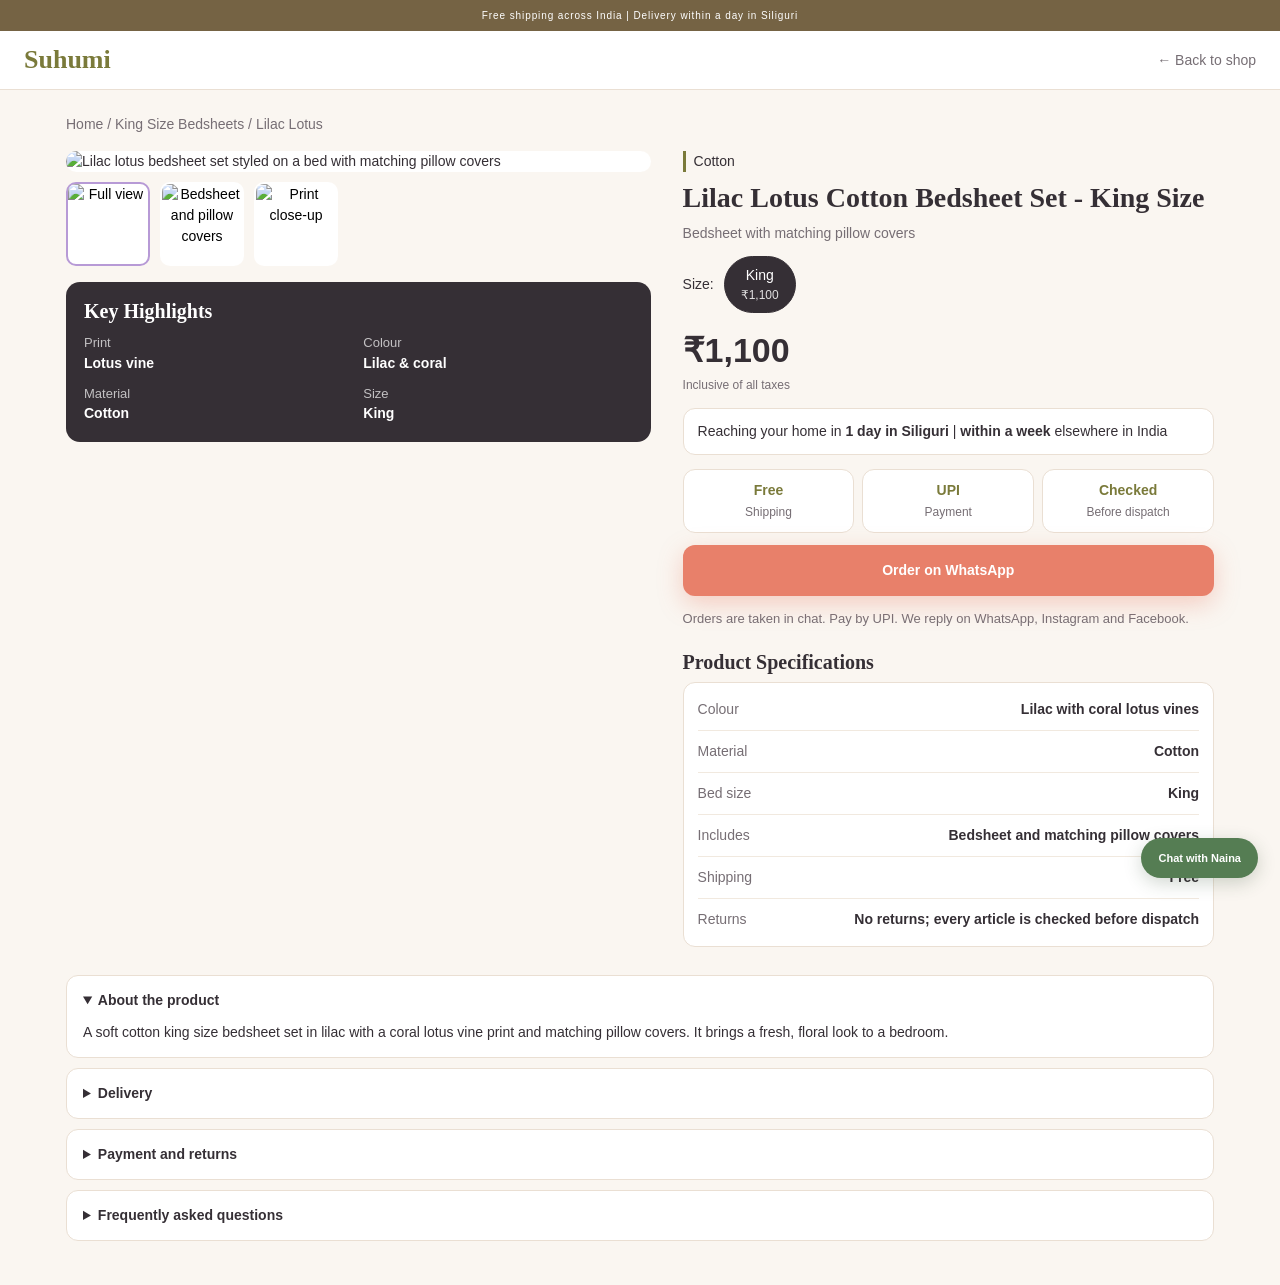
==== product.html @ 4b0c629a "Add Lilac Lotus product page" ====
<!doctype html>
<html lang="en"><head><meta charset="utf-8"><meta name="viewport" content="width=device-width,initial-scale=1">
<title>Lilac Lotus Cotton Bedsheet Set - King Size | Suhumi</title>
<meta name="description" content="Lilac Lotus cotton king size bedsheet set with matching pillow covers. Free shipping across India.">
<link rel="stylesheet" href="styles.css"><link rel="stylesheet" href="product.css"></head>
<body>
<div class="promo-strip"><p>Free shipping across India | Delivery within a day in Siliguri</p></div>
<header class="pp-head"><a class="pp-logo" href="index.html">Suhumi</a><a class="pp-back" href="index.html">&larr; Back to shop</a></header>
<main class="pp">
<nav class="pp-crumb"><a href="index.html">Home</a> / <a href="category.html?c=king-size-bedsheets">King Size Bedsheets</a> / <span>Lilac Lotus</span></nav>
<div class="pp-grid">
 <section class="pp-gallery" aria-label="Product images">
  <figure class="big"><img id="mainImg" src="https://customer-assets-gfyr7b9c.emergentagent.net/wingman/36387f3a-eaaa-4e6e-99b9-e53f979a7587/attachments/0958cadd16a34ea387a9f57d9bac4412_main.jpg" alt="Lilac lotus bedsheet set styled on a bed with matching pillow covers"></figure>
  <div class="thumbs">
   <button class="on" data-src="https://customer-assets-gfyr7b9c.emergentagent.net/wingman/36387f3a-eaaa-4e6e-99b9-e53f979a7587/attachments/0958cadd16a34ea387a9f57d9bac4412_main.jpg"><img src="https://customer-assets-gfyr7b9c.emergentagent.net/wingman/36387f3a-eaaa-4e6e-99b9-e53f979a7587/attachments/0958cadd16a34ea387a9f57d9bac4412_main.jpg" alt="Full view"></button>
   <button data-src="https://customer-assets-gfyr7b9c.emergentagent.net/wingman/36387f3a-eaaa-4e6e-99b9-e53f979a7587/attachments/f7c2626c84e6419598eca1f23b969f5b_pillows.jpg"><img src="https://customer-assets-gfyr7b9c.emergentagent.net/wingman/36387f3a-eaaa-4e6e-99b9-e53f979a7587/attachments/f7c2626c84e6419598eca1f23b969f5b_pillows.jpg" alt="Bedsheet and pillow covers"></button>
   <button data-src="https://customer-assets-gfyr7b9c.emergentagent.net/wingman/36387f3a-eaaa-4e6e-99b9-e53f979a7587/attachments/464bf54bf87b401497dbdf83f380b4bc_fabric.jpg"><img src="https://customer-assets-gfyr7b9c.emergentagent.net/wingman/36387f3a-eaaa-4e6e-99b9-e53f979a7587/attachments/464bf54bf87b401497dbdf83f380b4bc_fabric.jpg" alt="Print close-up"></button>
  </div>
  <div class="highlights"><h2>Key Highlights</h2><dl><div><dt>Print</dt><dd>Lotus vine</dd></div><div><dt>Colour</dt><dd>Lilac &amp; coral</dd></div><div><dt>Material</dt><dd>Cotton</dd></div><div><dt>Size</dt><dd>King</dd></div></dl></div>
 </section>
 <section class="pp-info">
  <p class="pp-tag">Cotton</p>
  <h1>Lilac Lotus Cotton Bedsheet Set - King Size</h1>
  <p class="pp-note">Bedsheet with matching pillow covers</p>
  <div class="pp-size"><span>Size:</span> <button class="chip on" type="button">King <small>&#8377;1,100</small></button></div>
  <div class="pp-price"><strong>&#8377;1,100</strong><small>Inclusive of all taxes</small></div>
  <div class="pp-ship"><p>Reaching your home in <b>1 day in Siliguri</b> | <b>within a week</b> elsewhere in India</p></div>
  <div class="pp-trust"><div><b>Free</b><span>Shipping</span></div><div><b>UPI</b><span>Payment</span></div><div><b>Checked</b><span>Before dispatch</span></div></div>
  <a id="orderBtn" class="pp-cta" target="_blank" rel="noopener noreferrer" href="https://wa.me/919832054325?text=Hi%20Suhumi%2C%20I%20want%20to%20order%20Lilac%20Lotus%20Cotton%20Bedsheet%20Set%20-%20King%20Size">Order on WhatsApp</a>
  <p class="pp-small">Orders are taken in chat. Pay by UPI. We reply on WhatsApp, Instagram and Facebook.</p>
  <h2>Product Specifications</h2>
  <dl class="specs"><div><dt>Colour</dt><dd>Lilac with coral lotus vines</dd></div><div><dt>Material</dt><dd>Cotton</dd></div><div><dt>Bed size</dt><dd>King</dd></div><div><dt>Includes</dt><dd>Bedsheet and matching pillow covers</dd></div><div><dt>Shipping</dt><dd>Free</dd></div><div><dt>Returns</dt><dd>No returns; every article is checked before dispatch</dd></div></dl>
 </section>
</div>
<section class="pp-more">
 <details open><summary>About the product</summary><p>A soft cotton king size bedsheet set in lilac with a coral lotus vine print and matching pillow covers. It brings a fresh, floral look to a bedroom.</p></details>
 <details><summary>Delivery</summary><p>Within a day in Siliguri and within a week elsewhere in India. Shipping is free.</p></details>
 <details><summary>Payment and returns</summary><p>Payment is by UPI. There are no returns because every article is checked carefully before it is dispatched.</p></details>
 <details><summary>Frequently asked questions</summary><p><b>How do I order?</b> Tap Order on WhatsApp and send the message.<br><b>Is the price final?</b> Yes, &#8377;1,100 for the king size set, free shipping.<br><b>Are other sizes or prints available?</b> Ask us in chat.</p></details>
</section>
</main>
<a class="chat-float" href="https://wa.me/919832054325" target="_blank" rel="noopener noreferrer"><span>Chat with Naina</span></a>
<script>document.querySelectorAll(".thumbs button").forEach(b=>b.addEventListener("click",()=>{document.getElementById("mainImg").src=b.dataset.src;document.querySelectorAll(".thumbs button").forEach(x=>x.classList.toggle("on",x===b))}))</script>
</body></html>
---- styles.css ----
:root{--cream:#FAF6F1;--paper:#fffdf9;--ink:#352f35;--muted:#766e74;--lilac:#C9B6E4;--lilac-deep:#B79AD6;--coral:#E8806A;--olive:#7A7A3A;--line:#e9e1dc;--serif:Georgia,"Times New Roman",serif;--sans:Arial,Helvetica,sans-serif}*{box-sizing:border-box}html{scroll-behavior:smooth;scroll-padding-top:110px}body{margin:0;background:var(--cream);color:var(--ink);font-family:var(--sans);font-size:14px;line-height:1.5}a{color:inherit;text-decoration:none}button,input{font:inherit}.page-shell{width:min(1240px,calc(100% - 40px));margin-inline:auto}.sr-only{position:absolute;width:1px;height:1px;padding:0;margin:-1px;overflow:hidden;clip:rect(0,0,0,0);white-space:nowrap;border:0}.promo-strip{height:31px;display:flex;align-items:center;justify-content:center;gap:10px;background:#756344;color:#fff;font-size:10px;letter-spacing:.09em;text-align:center;padding:0 12px}.promo-strip span{color:#f5d9ac}.site-header{position:sticky;top:0;z-index:10;background:#faf6f1f5;backdrop-filter:blur(12px);border-bottom:1px solid rgba(72,55,64,.1)}.header-main{min-height:75px;display:grid;grid-template-columns:40px 1fr auto;align-items:center;gap:12px}.wordmark{font:600 29px/1 var(--serif);letter-spacing:-.06em;color:#51416c;white-space:nowrap}.wordmark span{font:13px var(--sans);color:var(--coral);vertical-align:top;margin-left:3px}.icon-button{width:38px;height:38px;border:0;background:transparent;display:grid;place-items:center;color:var(--ink);padding:7px;cursor:pointer}.icon-button svg{width:22px;height:22px;fill:none;stroke:currentColor;stroke-width:1.5;stroke-linecap:round;stroke-linejoin:round}.menu-toggle{grid-column:1;grid-row:1}.menu-lines,.menu-lines:before,.menu-lines:after{display:block;width:19px;height:1px;background:currentColor;position:relative}.menu-lines:before,.menu-lines:after{content:"";position:absolute;left:0}.menu-lines:before{top:-6px}.menu-lines:after{top:6px}.header-main>.wordmark{grid-column:2;grid-row:1;justify-self:center}.search-form{display:none}.header-actions{grid-column:3;grid-row:1;display:flex;gap:0}.account-link{display:none}.category-nav{display:none;background:var(--cream)}.category-nav.nav-open{display:block}.nav-inner{display:flex;flex-direction:column;padding:5px 0 12px;gap:0}.nav-inner a{padding:9px 6px;font-size:12px;border-top:1px solid var(--line)}.nav-inner a:hover,.nav-inner a.filter-active{color:#7b609d}.hero{padding-top:24px;display:grid;gap:24px;align-items:center}.hero-copy{padding:12px 0 0}.eyebrow{text-transform:uppercase;font-size:9px;letter-spacing:.18em;color:var(--olive);font-weight:700;margin:0 0 10px}.hero h1{font:400 clamp(44px,11vw,72px)/.96 var(--serif);letter-spacing:-.055em;margin:0 0 15px;color:#39313b}.hero h1 em{color:#9d7cc0;font-weight:400}.hero-text{max-width:365px;color:var(--muted);font-size:13px;line-height:1.8;margin:0 0 21px}.button{display:inline-flex;align-items:center;gap:24px;padding:13px 18px;border-radius:2px;font-size:11px;font-weight:700;letter-spacing:.04em}.button-dark{background:var(--ink);color:#fff}.button-dark:hover{background:#665078}.hero-note{margin:17px 0 0;color:#786e74;font-size:10px}.hero-note span{color:var(--coral);margin-right:4px}.hero-art{height:315px;position:relative;overflow:hidden;border-radius:145px 145px 5px 5px;background:linear-gradient(145deg,#f1deda,#e9dff0 45%,#c5b2d8)}.hero-art:before{content:"";position:absolute;inset:0;background:radial-gradient(ellipse at 50% 100%,rgba(104,78,116,.23),transparent 55%),radial-gradient(ellipse at 80% 15%,rgba(255,255,255,.7),transparent 40%)}.hero-sun{position:absolute;width:122px;height:122px;border-radius:50%;background:#f7d8bd;top:36px;right:40px;opacity:.85}.hero-bed{position:absolute;bottom:17px;left:8%;width:84%;height:145px;border-radius:55% 55% 7px 7px;background:linear-gradient(160deg,#f9edf3,#cbb9e0 76%);box-shadow:0 20px 22px #735c8060;transform:rotate(-2deg)}.hero-bed:before{content:"";position:absolute;width:106%;height:31px;left:-3%;bottom:-8px;background:#7b637f;border-radius:5px}.hero-pillow{position:absolute;top:14px;background:#fff5ec;border-radius:44% 44% 22% 22%;width:27%;height:40px;text-align:center;color:#c1769a;padding-top:5px;font-size:17px;box-shadow:0 3px 8px #75617733}.pillow-one{left:20%}.pillow-two{right:20%;background:#e7d9ef;color:#9d7cc0}.hero-quilt{position:absolute;top:51px;left:9%;width:82%;height:91px;border-radius:40% 40% 4px 4px;background:linear-gradient(100deg,#dfcce9,#f4d8d4);text-align:center;color:#aa739f;font-size:17px;padding-top:20px;line-height:2}.hero-vase{position:absolute;bottom:58px;left:6%;font-size:45px;color:#9275a4;z-index:1;transform:rotate(-8deg)}.hero-stamp{position:absolute;left:15px;top:30px;width:66px;height:66px;border-radius:50%;background:#fffaf2;color:#765f76;display:grid;place-content:center;text-align:center;font:10px/1.35 var(--serif);transform:rotate(-12deg);box-shadow:0 4px 12px #60426322}.hero-stamp span{color:var(--coral)}.section{padding-top:64px}.section-heading{display:flex;align-items:flex-end;justify-content:space-between;gap:15px;margin-bottom:21px}.section-heading h2,.deal-intro h2{font:400 32px/1.1 var(--serif);letter-spacing:-.035em;margin:0}.section-heading>div>p:not(.eyebrow),.centered-heading>p:last-child,.deal-intro>p:not(.eyebrow){font-size:12px;color:var(--muted);margin:7px 0 0}.centered-heading{text-align:center;display:block;margin-bottom:25px}.centered-heading h2{font-size:33px}.centered-heading>p:last-child{margin-top:6px}.category-grid{display:grid;grid-template-columns:repeat(2,minmax(0,1fr));gap:20px 15px}.category-tile{display:flex;flex-direction:column;gap:9px;font-size:12px;font-weight:700}.category-tile>span:last-child{display:flex;align-items:center;justify-content:space-between}.category-tile b{font-size:14px;color:#866ba1}.arch-art{height:162px;border-radius:100px 100px 5px 5px;display:grid;place-items:center;font:70px/1 var(--serif);position:relative;overflow:hidden;color:#765f88}.arch-art:before,.arch-art:after{content:"";position:absolute;border:1px solid currentColor;border-radius:50%;opacity:.18}.arch-art:before{width:110px;height:110px;left:-24px;bottom:-35px}.arch-art:after{width:150px;height:150px;right:-46px;top:12px}.arch-art{transition:transform .2s}.category-tile:hover .arch-art{transform:translateY(-4px)}.art-lilac{background:linear-gradient(145deg,#dfd0ec,#ad92c5);color:#785a88}.art-peach{background:linear-gradient(145deg,#f4d6c6,#e99e88);color:#a45e4d}.art-olive{background:linear-gradient(145deg,#d9d7b5,#8d9464);color:#656c3d}.art-blue{background:linear-gradient(145deg,#e1e8ef,#9db8c5);color:#597b89}.art-rose{background:linear-gradient(145deg,#f1dbe3,#ca9db0);color:#9b5d79}.art-cream{background:linear-gradient(145deg,#f5ecdc,#d5b991);color:#957644}.deal-band{margin-top:67px;padding:36px 0 40px;background:#eee5f2}.deal-inner{display:grid;gap:23px}.deal-intro h2{font-size:32px}.countdown-wrap{display:flex;align-items:center;gap:14px;margin-top:18px}.countdown-wrap>span{font-size:10px;text-transform:uppercase;letter-spacing:.1em;color:var(--muted)}.countdown{display:flex;align-items:center;gap:7px}.countdown span{display:flex;flex-direction:column;align-items:center;min-width:36px}.countdown b{font:20px/1 var(--serif);color:#654d7a}.countdown small{font-size:8px;color:var(--muted);text-transform:uppercase;margin-top:4px}.countdown i{font-style:normal;color:#a18caa}.product-grid{display:grid;grid-template-columns:repeat(2,minmax(0,1fr));gap:22px 13px}.product-card{min-width:0}.product-image-link{position:relative;display:block;overflow:hidden;border-radius:5px;background:#e7dff0}.product-art{height:190px;position:relative;display:grid;place-items:center;overflow:hidden;background:linear-gradient(140deg,#eee2f2,#c9b6e4)}.product-art:before{content:"";position:absolute;width:140%;height:100%;background:repeating-linear-gradient(135deg,transparent 0 35px,#ffffff42 36px 39px,transparent 40px 66px);transform:rotate(-6deg)}.product-art:after{content:"";position:absolute;width:90px;height:90px;border:1px solid #fff9;border-radius:50%;right:-25px;top:-24px;box-shadow:0 0 0 13px #fff2,0 0 0 27px #fff2}.product-art span{position:relative;z-index:1;font:74px/1 var(--serif);color:#fff9;text-shadow:0 2px 8px #57446730}.product-art i,.product-art b{position:absolute;z-index:1;width:13px;height:13px;border-radius:50%;background:#fff8;left:24%;top:25%}.product-art b{width:8px;height:8px;inset:auto 20% 23% auto}.art-peach.product-art,.art-peach{background:linear-gradient(140deg,#f7e0d4,#e9aa91)}.art-olive.product-art,.art-olive{background:linear-gradient(140deg,#e6e3c8,#9ca079)}.art-blue.product-art,.art-blue{background:linear-gradient(140deg,#e2eaf0,#a8c0ca)}.art-rose.product-art,.art-rose{background:linear-gradient(140deg,#f7e5eb,#d2a4b7)}.art-cream.product-art,.art-cream{background:linear-gradient(140deg,#fbf3e3,#dbc59f)}.art-mauve.product-art,.art-mauve{background:linear-gradient(140deg,#e9dcef,#b99dc8)}.art-gold.product-art,.art-gold{background:linear-gradient(140deg,#f4e6c7,#d6ae65)}.product-badge{position:absolute;top:9px;left:9px;background:var(--paper);padding:5px 8px;font-size:8px;letter-spacing:.1em;border-radius:2px}.product-info{padding-top:10px}.product-category{text-transform:uppercase;letter-spacing:.08em;color:#837a7f;font-size:8px;margin:0 0 5px}.product-category span{color:var(--coral);padding:0 3px}.product-info h3{font:400 15px/1.3 var(--serif);margin:0;min-height:39px}.product-buy{display:flex;flex-direction:column;align-items:flex-start;gap:8px;margin-top:8px}.product-price{font-size:11px;color:#605566;font-weight:700}.order-button{font-size:9px;font-weight:700;color:#5a456d;padding:7px 9px;border:1px solid #c8b6d3;border-radius:2px;white-space:nowrap}.order-button:hover{background:#5a456d;color:#fff;border-color:#5a456d}.order-button span{margin-left:4px}.deal-products{grid-template-columns:repeat(2,minmax(0,1fr));gap:13px}.deal-card .product-art{height:125px}.deal-card .product-info h3{font-size:13px;min-height:34px}.deal-card .product-category{font-size:7px}.deal-card .order-button{font-size:8px}.text-link{font-size:10px;font-weight:700;white-space:nowrap;color:#6f5684;padding-bottom:3px}.text-link span{font-size:14px;margin-left:4px}.style-grid{display:grid;grid-template-columns:repeat(2,minmax(0,1fr));gap:12px}.style-tile{height:150px;display:flex;flex-direction:column;justify-content:space-between;padding:13px;border-radius:4px;position:relative;overflow:hidden}.style-tile:after{content:"";position:absolute;width:160px;height:160px;border:1px solid #ffffff77;border-radius:50%;right:-48px;bottom:-64px;box-shadow:0 0 0 15px #fff2,0 0 0 32px #ffffff1a}.style-tile span{font-size:8px;letter-spacing:.12em;opacity:.8}.style-tile strong{font:30px var(--serif);z-index:1}.style-tile i{position:absolute;right:18px;top:32px;font-style:normal;font-size:48px;opacity:.45}.style-floral{background:#dfd0eb;color:#604a72}.style-festive{background:#e9b4a2;color:#70443e}.style-minimal{background:#cdd0ad;color:#555a32}.style-pastel{background:#e9cbd6;color:#805367}.product-section{scroll-margin-top:125px}.new-section{padding-bottom:67px}.empty-state{grid-column:1/-1;padding:35px 10px;text-align:center;color:var(--muted);font-size:13px}.trust-section{background:#ede7dd;padding:29px 0}.trust-grid{display:grid;grid-template-columns:repeat(2,minmax(0,1fr));gap:25px 13px}.trust-item{text-align:center}.trust-icon{display:grid;place-items:center;width:36px;height:36px;border:1px solid #c7b9a7;border-radius:50%;margin:0 auto 8px;font:19px var(--serif);color:#77713c}.trust-item strong{display:block;font:16px var(--serif);font-weight:400}.trust-item p{font-size:10px;line-height:1.5;color:var(--muted);margin:4px auto 0;max-width:200px}.site-footer{background:#f4eee8}.footer-main{display:grid;grid-template-columns:1fr 1fr;gap:28px 20px;padding-top:39px;padding-bottom:31px}.footer-brand{grid-column:1/-1}.footer-brand>.wordmark{font-size:31px}.footer-brand p{font:17px/1.5 var(--serif);max-width:255px;color:#675d64;margin:12px 0}.footer-location{font-size:10px;color:var(--olive)}.footer-column{display:flex;flex-direction:column;align-items:flex-start;gap:9px}.footer-column h3{font-size:10px;text-transform:uppercase;letter-spacing:.12em;margin:0 0 3px}.footer-column a{font-size:11px;color:#665d62}.footer-column a:hover{color:#9876b4}.social-note{font-size:10px;color:var(--muted);margin:0}.footer-bottom{border-top:1px solid var(--line);padding-block:13px;display:flex;justify-content:space-between;gap:8px;font-size:9px;color:var(--muted)}.chat-float{position:fixed;z-index:20;bottom:17px;right:14px;background:#557d53;color:#fff;border-radius:30px;padding:10px 14px;display:flex;align-items:center;gap:8px;box-shadow:0 5px 18px #2d492e38;font-size:11px;font-weight:700}.chat-float:hover{background:#426743}.chat-icon{font-size:19px;line-height:1}@media(min-width:650px){.page-shell{width:min(1240px,calc(100% - 64px))}.header-main{grid-template-columns:150px minmax(200px,1fr) auto;gap:24px}.menu-toggle{display:none}.header-main>.wordmark{grid-column:1;justify-self:start}.search-form{grid-column:2;display:flex;align-items:center;height:40px;background:#fffdf9;border:1px solid #e7ded9;border-radius:3px;padding:0 11px;gap:8px}.search-mark{font-size:22px;color:#766981}.search-form input{border:0;outline:0;background:transparent;width:100%;font-size:11px;color:var(--ink)}.search-form input::placeholder{color:#958c91}.search-clear{background:none;border:0;color:#766981;font-size:18px;cursor:pointer}.header-actions{grid-column:3;gap:3px}.account-link{display:grid}.category-nav{display:block;border-top:1px solid #eee7e1}.nav-inner{flex-direction:row;justify-content:center;gap:31px;padding:0}.nav-inner a{border:0;padding:12px 0;font-size:11px}.hero{grid-template-columns:1fr 1fr;padding-top:44px;gap:40px}.hero-art{height:395px}.hero-copy{padding:0}.hero h1{font-size:clamp(56px,7vw,82px)}.hero-text{font-size:14px}.section{padding-top:78px}.category-grid{grid-template-columns:repeat(3,minmax(0,1fr));gap:25px}.arch-art{height:225px;font-size:88px}.product-grid{grid-template-columns:repeat(4,minmax(0,1fr));gap:27px 18px}.product-art{height:245px}.product-info h3{font-size:16px}.product-buy{flex-direction:row;align-items:center;justify-content:space-between;gap:6px}.order-button{font-size:9px}.deal-band{padding:45px 0}.deal-inner{grid-template-columns:235px 1fr;align-items:center;gap:25px}.deal-products{grid-template-columns:repeat(4,minmax(0,1fr));gap:14px}.deal-card .product-art{height:170px}.deal-card .product-info h3{font-size:13px}.deal-card .product-buy{display:block}.deal-card .order-button{display:inline-block;margin-top:6px}.style-grid{grid-template-columns:repeat(4,minmax(0,1fr));gap:15px}.style-tile{height:205px;padding:17px}.style-tile strong{font-size:35px}.trust-grid{grid-template-columns:repeat(4,minmax(0,1fr))}.footer-main{grid-template-columns:1.5fr repeat(3,1fr);gap:25px}.footer-brand{grid-column:auto}.footer-brand p{font-size:18px}.footer-bottom{font-size:10px}.chat-float{bottom:22px;right:22px;padding:12px 17px}}@media(min-width:950px){.header-main{min-height:82px;grid-template-columns:185px minmax(280px,450px) 1fr;gap:40px}.wordmark{font-size:34px}.header-actions{justify-self:end;gap:8px}.nav-inner{gap:45px}.hero{padding-top:55px;gap:72px}.hero-art{height:460px}.hero-note{margin-top:22px}.section{padding-top:94px}.section-heading h2,.deal-intro h2,.centered-heading h2{font-size:39px}.category-grid{gap:30px}.arch-art{height:260px}.deal-band{margin-top:88px;padding:53px 0}.deal-inner{grid-template-columns:285px 1fr;gap:35px}.deal-card .product-art{height:190px}.product-art{height:270px}.product-info h3{font-size:17px}.style-tile{height:235px}.new-section{padding-bottom:90px}.trust-section{padding:36px 0}.footer-main{padding-top:52px;padding-bottom:45px}.footer-column a{font-size:12px}}@media(max-width:360px){.page-shell{width:calc(100% - 28px)}.header-main{gap:5px}.wordmark{font-size:25px}.header-actions .icon-button{width:31px}.hero-art{height:270px}.category-grid{gap:17px 10px}.arch-art{height:143px}.product-art{height:155px}.product-info h3{font-size:14px}.order-button{font-size:8px;padding:6px}.deal-card .product-art{height:105px}.footer-bottom span:last-child{display:none}}.category-nav{position:relative;z-index:11}.nav-inner{gap:0}.nav-category{border-top:1px solid var(--line)}.nav-category-button{border:0;background:transparent;width:100%;padding:10px 6px;display:flex;justify-content:space-between;align-items:center;text-align:left;color:var(--ink);font-size:12px;cursor:pointer}.nav-category-button span{color:#8e789d;margin-left:10px;transition:transform .2s}.nav-category.menu-open>.nav-category-button span{transform:rotate(180deg)}.mega-panel{display:none;background:var(--paper)}.nav-category.menu-open>.mega-panel{display:block}.mega-columns{display:grid;grid-template-columns:1fr;gap:12px}.mega-column h3{font:600 11px/1.4 var(--sans);letter-spacing:.04em;color:#655172;margin:0 0 6px}.mega-links{display:grid;grid-template-columns:repeat(2,minmax(0,1fr));gap:5px 9px}.mega-links a{font-size:10px;line-height:1.35;color:#71686f;padding:2px 0}.mega-links a:hover{color:#8a65aa;text-decoration:underline;text-underline-offset:3px}.category-page{min-height:58vh;padding-top:20px;padding-bottom:70px}.breadcrumb{display:flex;align-items:center;gap:8px;flex-wrap:wrap;color:#7e7379;font-size:10px;margin-bottom:27px}.breadcrumb a{color:#725c84}.breadcrumb span[aria-hidden]{color:#b8aaad}.category-heading{border-bottom:1px solid var(--line);padding-bottom:20px;margin-bottom:24px}.category-heading h1{font:400 clamp(34px,7vw,54px)/1.05 var(--serif);letter-spacing:-.04em;margin:0;color:#413645}.category-meta{display:flex;justify-content:space-between;align-items:center;gap:12px;margin-top:8px}.category-meta p{margin:0;color:var(--muted);font-size:12px}.category-meta span{font-size:10px;color:#827584;white-space:nowrap}.category-product-grid{min-height:180px}@media(max-width:899px){.category-nav{display:none}.category-nav.nav-open{display:block}.nav-inner{flex-direction:column;padding:0 0 10px;gap:0;max-height:60vh;overflow:auto}.nav-category{border-top:1px solid var(--line)}.nav-category-button{padding:11px 4px;font-size:12px}.mega-panel{padding:0 8px 13px}.mega-columns{max-height:45vh;overflow:auto}.mega-column{padding-top:7px}.mega-links{grid-template-columns:repeat(2,minmax(0,1fr))}}@media(min-width:900px){.menu-toggle{display:none}.category-nav{display:block;border-top:1px solid #eee7e1}.nav-inner{display:flex;flex-direction:row;justify-content:center;align-items:center;gap:clamp(5px,1.3vw,19px);padding:0;overflow:visible}.nav-category{border:0;position:static;flex:0 0 auto}.nav-category-button{width:auto;padding:12px 0;font-size:clamp(9px,.88vw,11px);gap:5px;white-space:nowrap}.nav-category-button span{margin-left:1px}.mega-panel{position:absolute;top:100%;left:50%;transform:translate(-50%);width:min(1240px,calc(100vw - 32px));max-height:72vh;overflow:auto;padding:24px 28px 27px;border:1px solid var(--line);box-shadow:0 16px 34px #40324820}.mega-columns{grid-template-columns:repeat(4,minmax(0,1fr));gap:24px 20px}.mega-column h3{font-size:12px;margin-bottom:9px}.mega-links{grid-template-columns:1fr;gap:7px}.mega-links a{font-size:11px}.category-page{padding-top:28px}.category-product-grid{grid-template-columns:repeat(4,minmax(0,1fr))}}
---- product.css ----
.pp-head{display:flex;justify-content:space-between;align-items:center;padding:14px 24px;background:#fff;border-bottom:1px solid #eadfd3}.pp-logo{font:700 26px Georgia,serif;color:#7A7A3A;text-decoration:none}.pp-back{color:#766e74;text-decoration:none}
.pp{max-width:1180px;margin:0 auto;padding:16px}.pp-crumb{font-size:14px;color:#766e74;margin:8px 0 16px}.pp-crumb a{color:#766e74}
.pp-grid{display:grid;grid-template-columns:1.1fr 1fr;gap:32px}@media(max-width:820px){.pp-grid{grid-template-columns:1fr}}
.big{margin:0;border-radius:14px;overflow:hidden;background:#fff}.big img{width:100%;display:block}
.thumbs{display:flex;gap:10px;margin-top:10px}.thumbs button{border:2px solid transparent;border-radius:10px;padding:0;overflow:hidden;width:84px;height:84px;cursor:pointer;background:#fff}.thumbs button.on{border-color:#B79AD6}.thumbs img{width:100%;height:100%;object-fit:cover;display:block}
.highlights{margin-top:16px;background:#352f35;color:#fff;border-radius:14px;padding:18px}.highlights h2{margin:0 0 10px;font:600 20px Georgia,serif}.highlights dl{display:grid;grid-template-columns:1fr 1fr;gap:10px;margin:0}.highlights dt{font-size:13px;opacity:.7}.highlights dd{margin:0;font-weight:600}
.pp-tag{display:inline-block;border-left:3px solid #7A7A3A;padding-left:8px;margin:0;color:#352f35}.pp-info h1{font:600 28px/1.25 Georgia,serif;margin:8px 0;color:#352f35}.pp-note{margin:0 0 12px;color:#766e74}
.pp-size{display:flex;align-items:center;gap:10px;margin:12px 0}.chip{border:1px solid #352f35;background:#352f35;color:#fff;border-radius:999px;padding:8px 16px;font:inherit}.chip small{display:block;font-size:12px;opacity:.85}
.pp-price strong{font-size:34px;color:#352f35}.pp-price small{display:block;color:#766e74;font-size:12px}
.pp-ship{background:#fff;border:1px solid #eadfd3;border-radius:12px;padding:12px 14px;margin:14px 0}.pp-ship p{margin:0}
.pp-trust{display:grid;grid-template-columns:repeat(3,1fr);gap:8px;text-align:center;margin:12px 0}.pp-trust div{background:#fff;border:1px solid #eadfd3;border-radius:12px;padding:10px}.pp-trust b{display:block;color:#7A7A3A}.pp-trust span{font-size:12px;color:#766e74}
.pp-cta{display:block;text-align:center;background:#E8806A;color:#fff;font-weight:700;padding:15px;border-radius:12px;text-decoration:none;position:sticky;bottom:10px;box-shadow:0 8px 24px rgba(232,128,106,.35)}.pp-small{font-size:13px;color:#766e74}
.pp-info h2{font:600 20px Georgia,serif;margin:22px 0 8px}.specs{margin:0;border:1px solid #eadfd3;border-radius:12px;background:#fff;padding:6px 14px}.specs div{display:flex;justify-content:space-between;gap:16px;padding:10px 0;border-bottom:1px solid #f1e9df}.specs div:last-child{border:0}.specs dt{color:#766e74}.specs dd{margin:0;text-align:right;font-weight:600}
.pp-more{margin:28px 0}.pp-more details{background:#fff;border:1px solid #eadfd3;border-radius:12px;padding:14px 16px;margin-bottom:10px}.pp-more summary{font-weight:700;cursor:pointer}.pp-more p{margin:10px 0 0;line-height:1.6}
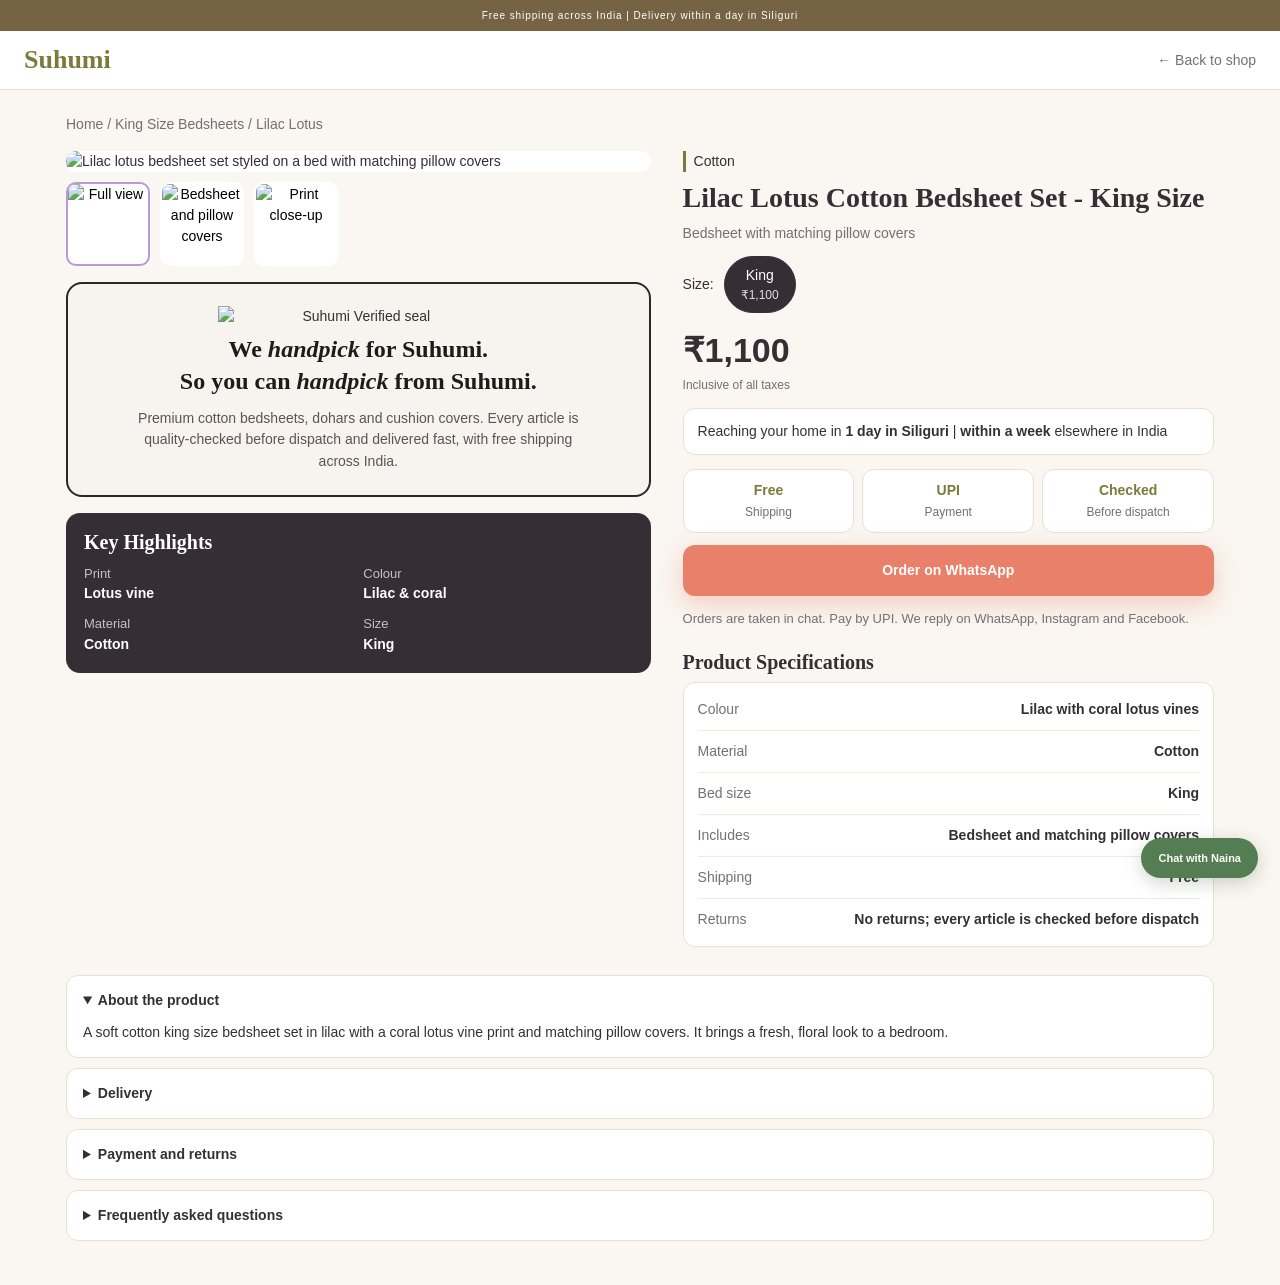
==== commit ef4b6f42: "Add Suhumi Verified badge to product page" ====
--- a/product.html
+++ b/product.html
@@ -16,6 +16,7 @@
    <button data-src="https://customer-assets-gfyr7b9c.emergentagent.net/wingman/36387f3a-eaaa-4e6e-99b9-e53f979a7587/attachments/f7c2626c84e6419598eca1f23b969f5b_pillows.jpg"><img src="https://customer-assets-gfyr7b9c.emergentagent.net/wingman/36387f3a-eaaa-4e6e-99b9-e53f979a7587/attachments/f7c2626c84e6419598eca1f23b969f5b_pillows.jpg" alt="Bedsheet and pillow covers"></button>
    <button data-src="https://customer-assets-gfyr7b9c.emergentagent.net/wingman/36387f3a-eaaa-4e6e-99b9-e53f979a7587/attachments/464bf54bf87b401497dbdf83f380b4bc_fabric.jpg"><img src="https://customer-assets-gfyr7b9c.emergentagent.net/wingman/36387f3a-eaaa-4e6e-99b9-e53f979a7587/attachments/464bf54bf87b401497dbdf83f380b4bc_fabric.jpg" alt="Print close-up"></button>
   </div>
+  <div class="assured"><img src="https://customer-assets-gfyr7b9c.emergentagent.net/wingman/36387f3a-eaaa-4e6e-99b9-e53f979a7587/attachments/28585cc1c72046a19df48c69df7b419a_seal_only.jpg" alt="Suhumi Verified seal"><h3>We <em>handpick</em> for Suhumi.<br>So you can <em>handpick</em> from Suhumi.</h3><p>Premium cotton bedsheets, dohars and cushion covers. Every article is quality-checked before dispatch and delivered fast, with free shipping across India.</p></div>
   <div class="highlights"><h2>Key Highlights</h2><dl><div><dt>Print</dt><dd>Lotus vine</dd></div><div><dt>Colour</dt><dd>Lilac &amp; coral</dd></div><div><dt>Material</dt><dd>Cotton</dd></div><div><dt>Size</dt><dd>King</dd></div></dl></div>
  </section>
  <section class="pp-info">
--- a/product.css
+++ b/product.css
@@ -12,3 +12,4 @@
 .pp-cta{display:block;text-align:center;background:#E8806A;color:#fff;font-weight:700;padding:15px;border-radius:12px;text-decoration:none;position:sticky;bottom:10px;box-shadow:0 8px 24px rgba(232,128,106,.35)}.pp-small{font-size:13px;color:#766e74}
 .pp-info h2{font:600 20px Georgia,serif;margin:22px 0 8px}.specs{margin:0;border:1px solid #eadfd3;border-radius:12px;background:#fff;padding:6px 14px}.specs div{display:flex;justify-content:space-between;gap:16px;padding:10px 0;border-bottom:1px solid #f1e9df}.specs div:last-child{border:0}.specs dt{color:#766e74}.specs dd{margin:0;text-align:right;font-weight:600}
 .pp-more{margin:28px 0}.pp-more details{background:#fff;border:1px solid #eadfd3;border-radius:12px;padding:14px 16px;margin-bottom:10px}.pp-more summary{font-weight:700;cursor:pointer}.pp-more p{margin:10px 0 0;line-height:1.6}
+.assured{margin-top:16px;border:2px solid #2b2629;border-radius:16px;background:#F7F3EE;padding:22px 20px;text-align:center}.assured img{width:min(280px,70%);display:block;margin:0 auto 6px}.assured h3{font:600 24px/1.35 Georgia,serif;margin:6px 0 10px;color:#1f1b1d}.assured h3 em{font-style:italic}.assured p{margin:0 auto;max-width:460px;color:#5b5459;line-height:1.55}
